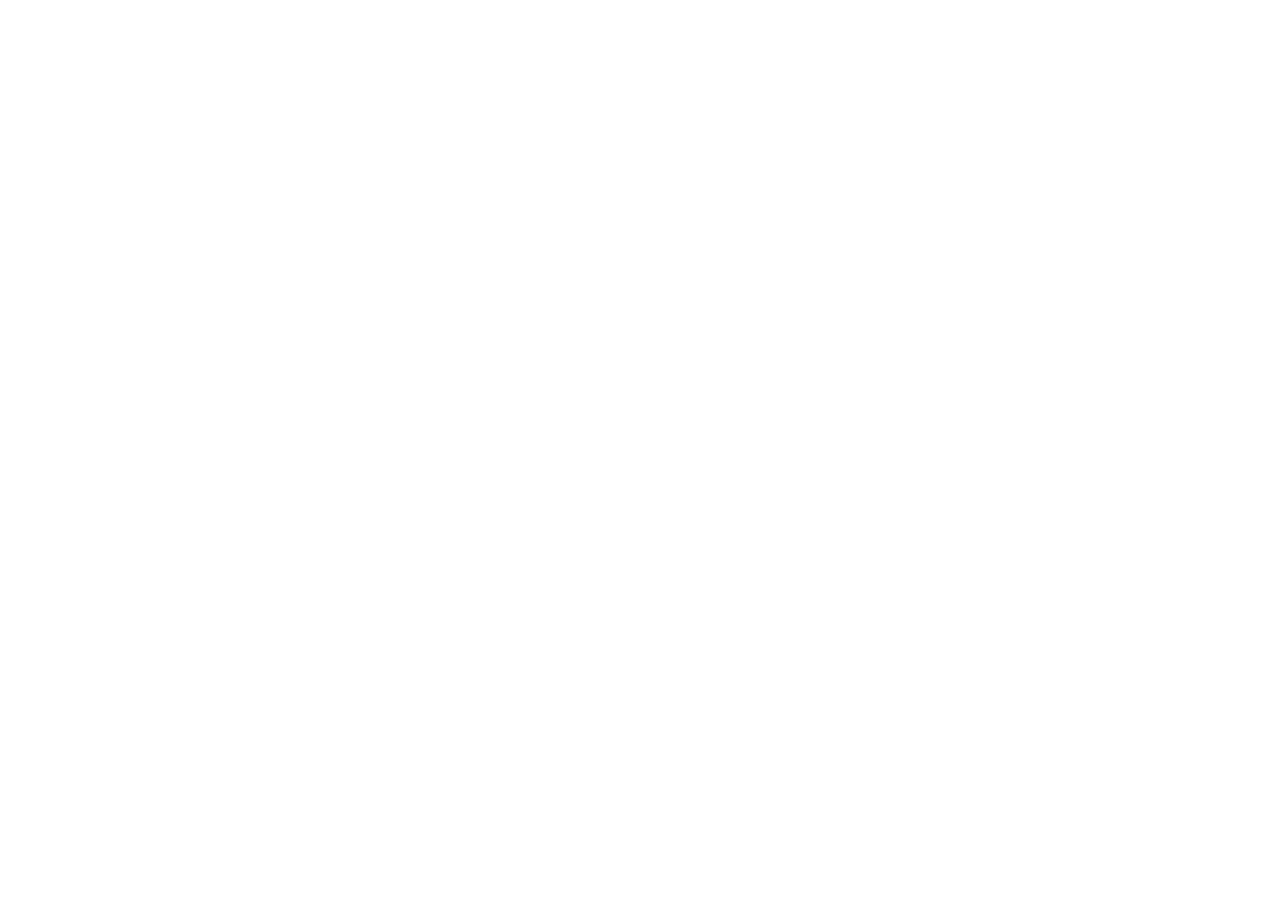
==== robo-school/index.html @ 88396756 "init" ====
<!DOCTYPE html>
<html lang="ru">
<head>
 <meta charset="UTF-8">
 <meta name="viewport" content="width=device-width, initial-scale=1.0">
 <link rel="icon" href="./img/favicon.ico" sizes="any">
 <!-- <link rel="icon" href="./img/svg/favicon.svg" type="image/svg+xml">
 <link rel="apple-touch-icon" href="./img/favicon.png"> -->
 <meta http-equiv="X-UA-Compatible" content="IE=edge">
 <meta name="theme-color" content="#ffffff">
 <title>Robo-School</title>
 <link rel="stylesheet" href="./css/style.min.css">
</head>

<body class="page">
 <div class="wrapper">
  <header class="page__header header">
 <div class="container">
  <div class="header__container">

  </div>
 </div>
</header>

  <main class="page__main main">

  </main>

  <footer class="page__footer footer">
 <div class="container">
  <div class="footer__container">

  </div>
 </div>
</footer>
 </div>
 <script src="./js/app.min.js"></script>
</body>

</html>
---- robo-school/css/style.min.css ----
html {
  line-height: 1.15;
  -webkit-text-size-adjust: 100%;
}

body {
  margin: 0;
}

main {
  display: block;
}

h1 {
  font-size: 2em;
  margin: 0.67em 0;
}

hr {
  box-sizing: content-box;
  height: 0;
  overflow: visible;
}

pre {
  font-family: monospace, monospace;
  font-size: 1em;
}

a {
  background-color: transparent;
}

abbr[title] {
  border-bottom: none;
  text-decoration: underline;
  text-decoration: underline dotted;
}

b, strong {
  font-weight: bolder;
}

code, kbd, samp {
  font-family: monospace, monospace;
  font-size: 1em;
}

small {
  font-size: 80%;
}

sub, sup {
  font-size: 75%;
  line-height: 0;
  position: relative;
  vertical-align: baseline;
}

sub {
  bottom: -0.25em;
}

sup {
  top: -0.5em;
}

img {
  border-style: none;
}

button, input, optgroup, select, textarea {
  font-family: inherit;
  font-size: 100%;
  line-height: 1.15;
  margin: 0;
}

button, input {
  overflow: visible;
}

button, select {
  text-transform: none;
}

button, [type=button], [type=reset], [type=submit] {
  -webkit-appearance: button;
}

button::-moz-focus-inner, [type=button]::-moz-focus-inner, [type=reset]::-moz-focus-inner, [type=submit]::-moz-focus-inner {
  border-style: none;
  padding: 0;
}

button:-moz-focusring, [type=button]:-moz-focusring, [type=reset]:-moz-focusring, [type=submit]:-moz-focusring {
  outline: 1px dotted ButtonText;
}

fieldset {
  padding: 0.35em 0.75em 0.625em;
}

legend {
  box-sizing: border-box;
  color: inherit;
  display: table;
  max-width: 100%;
  padding: 0;
  white-space: normal;
}

progress {
  vertical-align: baseline;
}

textarea {
  overflow: auto;
}

[type=checkbox], [type=radio] {
  box-sizing: border-box;
  padding: 0;
}

[type=number]::-webkit-inner-spin-button, [type=number]::-webkit-outer-spin-button {
  height: auto;
}

[type=search] {
  -webkit-appearance: textfield;
  outline-offset: -2px;
}

[type=search]::-webkit-search-decoration {
  -webkit-appearance: none;
}

::-webkit-file-upload-button {
  -webkit-appearance: button;
  font: inherit;
}

details {
  display: block;
}

summary {
  display: list-item;
}

template {
  display: none;
}

[hidden] {
  display: none;
}

html,
body {
  box-sizing: border-box;
}

*,
*::before,
*::after {
  box-sizing: inherit;
}

button {
  cursor: pointer;
  background-color: transparent;
}

h1,
h2,
h3,
h4,
h5,
h6,
p,
figure,
blockquote {
  margin: 0;
}

ul,
ol {
  padding: 0;
  margin: 0;
}

li {
  list-style-type: none;
}

a {
  color: inherit;
  text-decoration: none;
  background-color: transparent;
}

input,
button,
textarea,
select {
  font-family: inherit;
  color: inherit;
  border: none;
  outline: none;
  box-sizing: border-box;
  padding: 0;
}

address {
  font-style: normal;
}

img {
  object-fit: contain;
}

:root {
  --t-fff: #fff;
  --t-000: #000;
  --b-fff: #fff;
  --b-000: #000;
  --sz-16: 16px;
}

::-webkit-scrollbar-button {
  width: 6px;
  height: 0;
}

::-webkit-scrollbar-track {
  background-color: var(--b-fff);
  box-shadow: 0 0 3px var(--b-fff) inset;
}

::-webkit-scrollbar-thumb {
  border-radius: 2px;
  background-color: var(--b-000);
  background-position: center;
  background-repeat: no-repeat;
}

::-webkit-resizer {
  width: 7px;
  height: 0;
}

::-webkit-scrollbar {
  width: 7px;
}

body.page {
  font-family: var(--);
  font-weight: 400;
  font-size: var(--);
  line-height: 1.2;
  color: var(--);
  background-color: var(--);
}
body.page.j-lock {
  overflow: hidden;
}

.wrapper {
  position: relative;
  display: grid;
  min-height: 100dvh;
  grid-template-columns: minmax(300px, 1fr);
  grid-template-rows: auto 1fr auto;
  overflow: hidden;
}

.container {
  width: 100%;
  max-width: 1200px;
  margin: 0 auto;
  padding: 0 10px;
}

.v-hide {
  position: absolute;
  top: 0;
  left: 0;
  display: block;
  width: 1px;
  height: 1px;
  clip-path: polygon(0 0, 0 0, 0 0, 0 0);
  opacity: 0;
  pointer-events: none;
}

.i-wrap {
  position: relative;
  display: flex;
  width: 100%;
}

.i-full {
  position: absolute;
  top: 0;
  left: 0;
  width: 100%;
  height: 100%;
  object-fit: contain;
  object-position: center;
}

.i-sin {
  display: block;
  object-fit: contain;
  object-position: center;
}

.sect-gap {
  margin-bottom: 100px;
}
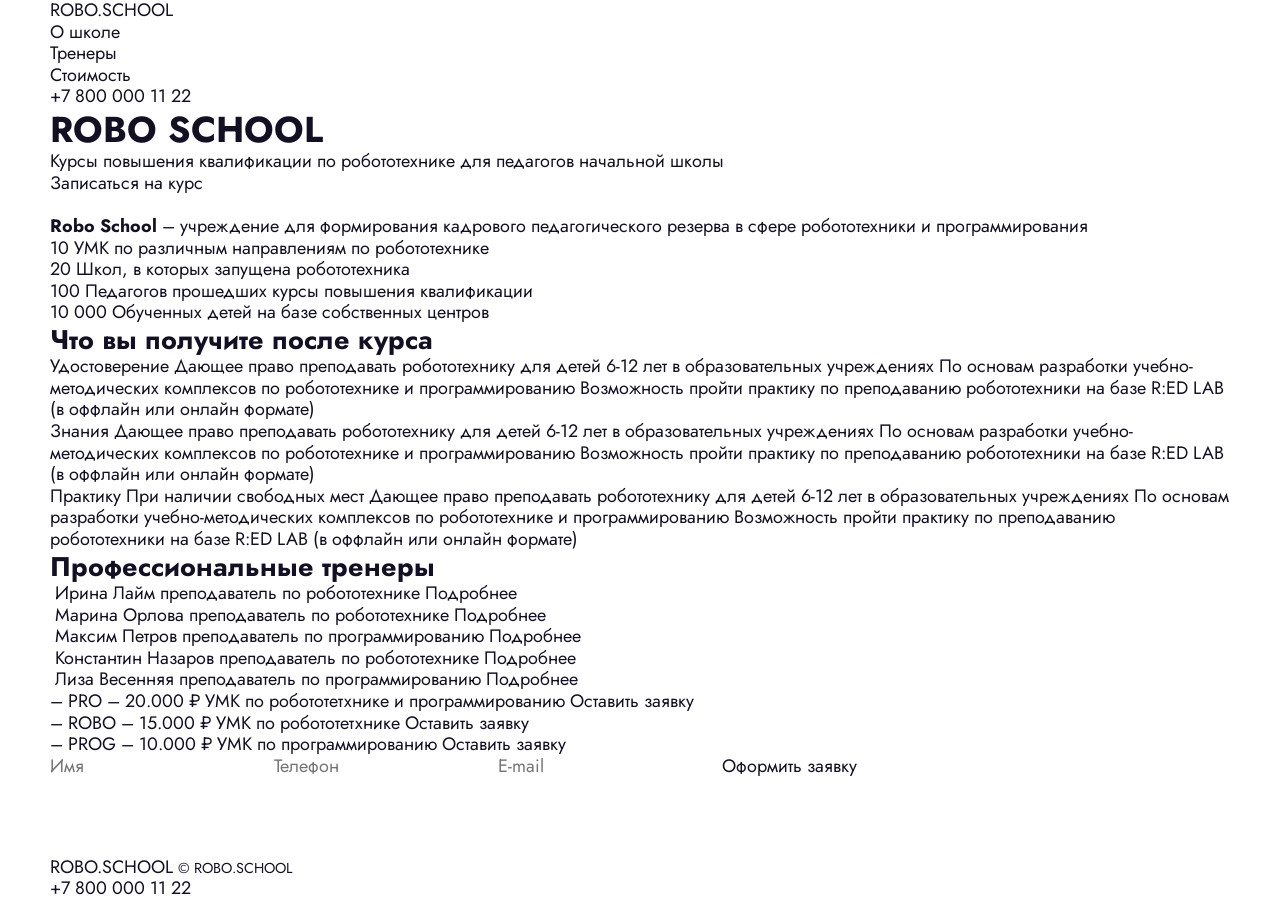
==== commit 6ec3fcc2: "add html" ====
--- a/robo-school/index.html
+++ b/robo-school/index.html
@@ -9,6 +9,9 @@
  <meta http-equiv="X-UA-Compatible" content="IE=edge">
  <meta name="theme-color" content="#ffffff">
  <title>Robo-School</title>
+ <link rel="preconnect" href="https://fonts.googleapis.com">
+ <link rel="preconnect" href="https://fonts.gstatic.com" crossorigin>
+ <link href="https://fonts.googleapis.com/css2?family=Jost:ital,wght@0,100..900;1,100..900&display=swap" rel="stylesheet">
  <link rel="stylesheet" href="./css/style.min.css">
 </head>
 
@@ -17,19 +20,201 @@
   <header class="page__header header">
  <div class="container">
   <div class="header__container">
-
+   <a href="/" class="header__logo">ROBO.SCHOOL</a>
+   <nav class="header__nav">
+    <ul class="header__nav-list">
+     <li class="header__nav-item">
+      <a href="#" class="header__nav-link">О школе</a>
+     </li>
+     <li class="header__nav-item">
+      <a href="#" class="header__nav-link">Тренеры</a>
+     </li>
+     <li class="header__nav-item">
+      <a href="#" class="header__nav-link">Стоимость</a>
+     </li>
+    </ul>
+   </nav>
+   <a href="tel:+78000001122" class="header__phone">+7 800 000 11 22</a>
   </div>
  </div>
 </header>
 
   <main class="page__main main">
 
+   <section class="main__greet greet">
+    <div class="container">
+     <div class="greet__container">
+      <div class="greet__info">
+       <h1 class="greet__info-title">ROBO SCHOOL</h1>
+       <p class="greet__info-subtitle">Курсы повышения квалификации по робототехнике для педагогов начальной школы</p>
+       <a href="#" class="greet__info-btn btn">Записаться на курс</a>
+      </div>
+      <img class="greet__visual" src=" " alt="">
+     </div>
+    </div>
+   </section>
+
+   <div class="main__about about">
+    <div class="container">
+     <div class="about__container">
+      <p class="about__text"><strong>Robo School</strong> – учреждение для формирования кадрового педагогического резерва в сфере робототехники и программирования</p>
+      <ul class="about__list">
+       <li class="about__item">
+        <span class="about__item-num">10</span>
+        <span class="about__item-desc">УМК по различным направлениям по робототехнике</span>
+       </li>
+       <li class="about__item">
+        <span class="about__item-num">20</span>
+        <span class="about__item-desc">Школ, в которых запущена робототехника</span>
+       </li>
+       <li class="about__item">
+        <span class="about__item-num">100</span>
+        <span class="about__item-desc">Педагогов прошедших курсы повышения квалификации</span>
+       </li>
+       <li class="about__item">
+        <span class="about__item-num">10 000</span>
+        <span class="about__item-desc">Обученных детей на базе собственных центров</span>
+       </li>
+      </ul>
+     </div>
+    </div>
+   </div>
+
+   <section class="main__after after">
+    <div class="container">
+     <div class="after__container">
+      <h2 class="after__title title">Что вы получите после курса</h2>
+      <ul class="after__list">
+       <li class="after__item">
+        <span class="after__item-title">Удостоверение</span>
+        <span class="after__item-desc">Дающее право преподавать робототехнику для детей 6-12 лет в образовательных учреждениях По основам разработки учебно-методических комплексов по робототехнике и программированию Возможность пройти практику по преподаванию робототехники на базе R:ED LAB (в оффлайн или онлайн формате)</span>
+       </li>
+       <li class="after__item">
+        <span class="after__item-title">Знания</span>
+        <span class="after__item-desc">Дающее право преподавать робототехнику для детей 6-12 лет в образовательных учреждениях По основам разработки учебно-методических комплексов по робототехнике и программированию Возможность пройти практику по преподаванию робототехники на базе R:ED LAB (в оффлайн или онлайн формате)</span>
+       </li>
+       <li class="after__item">
+        <span class="after__item-title">
+         <span>Практику</span>
+         <i class="after__item-tooltip"></i>
+         <span class="after__item-tooltip-text">При наличии свободных мест</span>
+        </span>
+        <span class="after__item-desc">Дающее право преподавать робототехнику для детей 6-12 лет в образовательных учреждениях По основам разработки учебно-методических комплексов по робототехнике и программированию Возможность пройти практику по преподаванию робототехники на базе R:ED LAB (в оффлайн или онлайн формате)</span>
+       </li>
+      </ul>
+     </div>
+    </div>
+   </section>
+
+   <section class="main__team team">
+    <div class="container">
+     <div class="team__container">
+      <h2 class="team__title title">Профессиональные тренеры</h2>
+      <div class="splide team__slider team-slider">
+       <div class="splide__track team-slider__track">
+        <ul class="splide__list team-slider__list">
+         <li class="splide__slide team-slider__slide">
+          <div class="team-slider__slide-inner">
+           <img class="team-slider__slide-img" src=" " alt="" loading="lazy">
+           <span class="team-slider__slide-name">Ирина Лайм</span>
+           <span class="team-slider__slide-post">преподаватель по робототехнике</span>
+           <a href="#" class="team-slider__slide-link">Подробнее</a>
+          </div>
+         </li>
+         <li class="splide__slide team-slider__slide">
+          <div class="team-slider__slide-inner">
+           <img class="team-slider__slide-img" src=" " alt="" loading="lazy">
+           <span class="team-slider__slide-name">Марина Орлова</span>
+           <span class="team-slider__slide-post">преподаватель по робототехнике</span>
+           <a href="#" class="team-slider__slide-link">Подробнее</a>
+          </div>
+         </li>
+         <li class="splide__slide team-slider__slide">
+          <div class="team-slider__slide-inner">
+           <img class="team-slider__slide-img" src=" " alt="" loading="lazy">
+           <span class="team-slider__slide-name">Максим Петров</span>
+           <span class="team-slider__slide-post">преподаватель по программированию</span>
+           <a href="#" class="team-slider__slide-link">Подробнее</a>
+          </div>
+         </li>
+         <li class="splide__slide team-slider__slide">
+          <div class="team-slider__slide-inner">
+           <img class="team-slider__slide-img" src=" " alt="" loading="lazy">
+           <span class="team-slider__slide-name">Константин Назаров</span>
+           <span class="team-slider__slide-post">преподаватель по робототехнике</span>
+           <a href="#" class="team-slider__slide-link">Подробнее</a>
+          </div>
+         </li>
+         <li class="splide__slide team-slider__slide">
+          <div class="team-slider__slide-inner">
+           <img class="team-slider__slide-img" src=" " alt="" loading="lazy">
+           <span class="team-slider__slide-name">Лиза Весенняя</span>
+           <span class="team-slider__slide-post">преподаватель по программированию</span>
+           <a href="#" class="team-slider__slide-link">Подробнее</a>
+          </div>
+         </li>
+        </ul>
+       </div>
+      </div>
+     </div>
+    </div>
+   </section>
+
+   <section class="main__services services">
+    <div class="container">
+     <div class="services__container">
+      <h2 class="services__title title"></h2>
+      <ul class="services__list">
+       <li class="services__item">
+        <span class="services__item-plank">– PRO –</span>
+        <span class="services__item-summ">20.000 ₽</span>
+        <span class="services__item-desc">УМК по робототетхнике и программированию</span>
+        <a href="#" class="services__item-link btn">Оставить заявку</a>
+       </li>
+       <li class="services__item">
+        <span class="services__item-plank">– ROBO –</span>
+        <span class="services__item-summ">15.000 ₽</span>
+        <span class="services__item-desc">УМК по робототетхнике </span>
+        <a href="#" class="services__item-link btn">Оставить заявку</a>
+       </li>
+       <li class="services__item">
+        <span class="services__item-plank">– PROG –</span>
+        <span class="services__item-summ">10.000 ₽</span>
+        <span class="services__item-desc">УМК по программированию</span>
+        <a href="#" class="services__item-link btn">Оставить заявку</a>
+       </li>
+      </ul>
+     </div>
+    </div>
+   </section>
+
+   <section class="main__contact contact">
+    <div class="container">
+     <div class="contact__container">
+      <div class="contact__info">
+       <h2 class="contact__info-title"></h2>
+       <p class="contact__info-desc"></p>
+      </div>
+      <form action="#" method="post" class="contact__form">
+       <input class="contact__form-inp" type="text" name="name" placeholder="Имя">
+       <input class="contact__form-inp" type="tel" name="tel" placeholder="Телефон">
+       <input class="contact__form-inp" type="email" name="email" placeholder="E-mail">
+       <button class="contact__form-submit btn" type="submit">Оформить заявку</button>
+      </form>
+     </div>
+    </div>
+   </section>
+
   </main>
 
   <footer class="page__footer footer">
  <div class="container">
   <div class="footer__container">
-
+   <div class="footer__info">
+    <a href="/" class="footer__logo">ROBO.SCHOOL</a>
+    <small class="footer__copyright">© ROBO.SCHOOL</small>
+   </div>
+   <a href="tel:+78000001122" class="footer__phone">+7 800 000 11 22</a>
   </div>
  </div>
 </footer>
--- a/robo-school/css/style.min.css
+++ b/robo-school/css/style.min.css
@@ -222,11 +222,27 @@
 }
 
 :root {
+  --font-jost: "Jost", sans-serif;
   --t-fff: #fff;
   --t-000: #000;
+  --t-141024: #141024;
+  --t-d52027: #d52027;
+  --t-141024b3: rgba(20, 16, 36, 0.7);
   --b-fff: #fff;
   --b-000: #000;
+  --b-141024: #141024;
+  --b-d52027: #d52027;
+  --sz-12: 12px;
+  --sz-14: 14px;
   --sz-16: 16px;
+  --sz-18: 18px;
+  --sz-20: 20px;
+  --sz-24: 24px;
+  --sz-30: 30px;
+  --sz-36: 36px;
+  --sz-50: 50px;
+  --sz-60: 60px;
+  --sz-70: 70px;
 }
 
 ::-webkit-scrollbar-button {
@@ -256,12 +272,12 @@
 }
 
 body.page {
-  font-family: var(--);
+  font-family: var(--font-jost);
   font-weight: 400;
-  font-size: var(--);
+  font-size: var(--sz-18);
   line-height: 1.2;
-  color: var(--);
-  background-color: var(--);
+  color: var(--t-141024);
+  background-color: var(--b-fff);
 }
 body.page.j-lock {
   overflow: hidden;
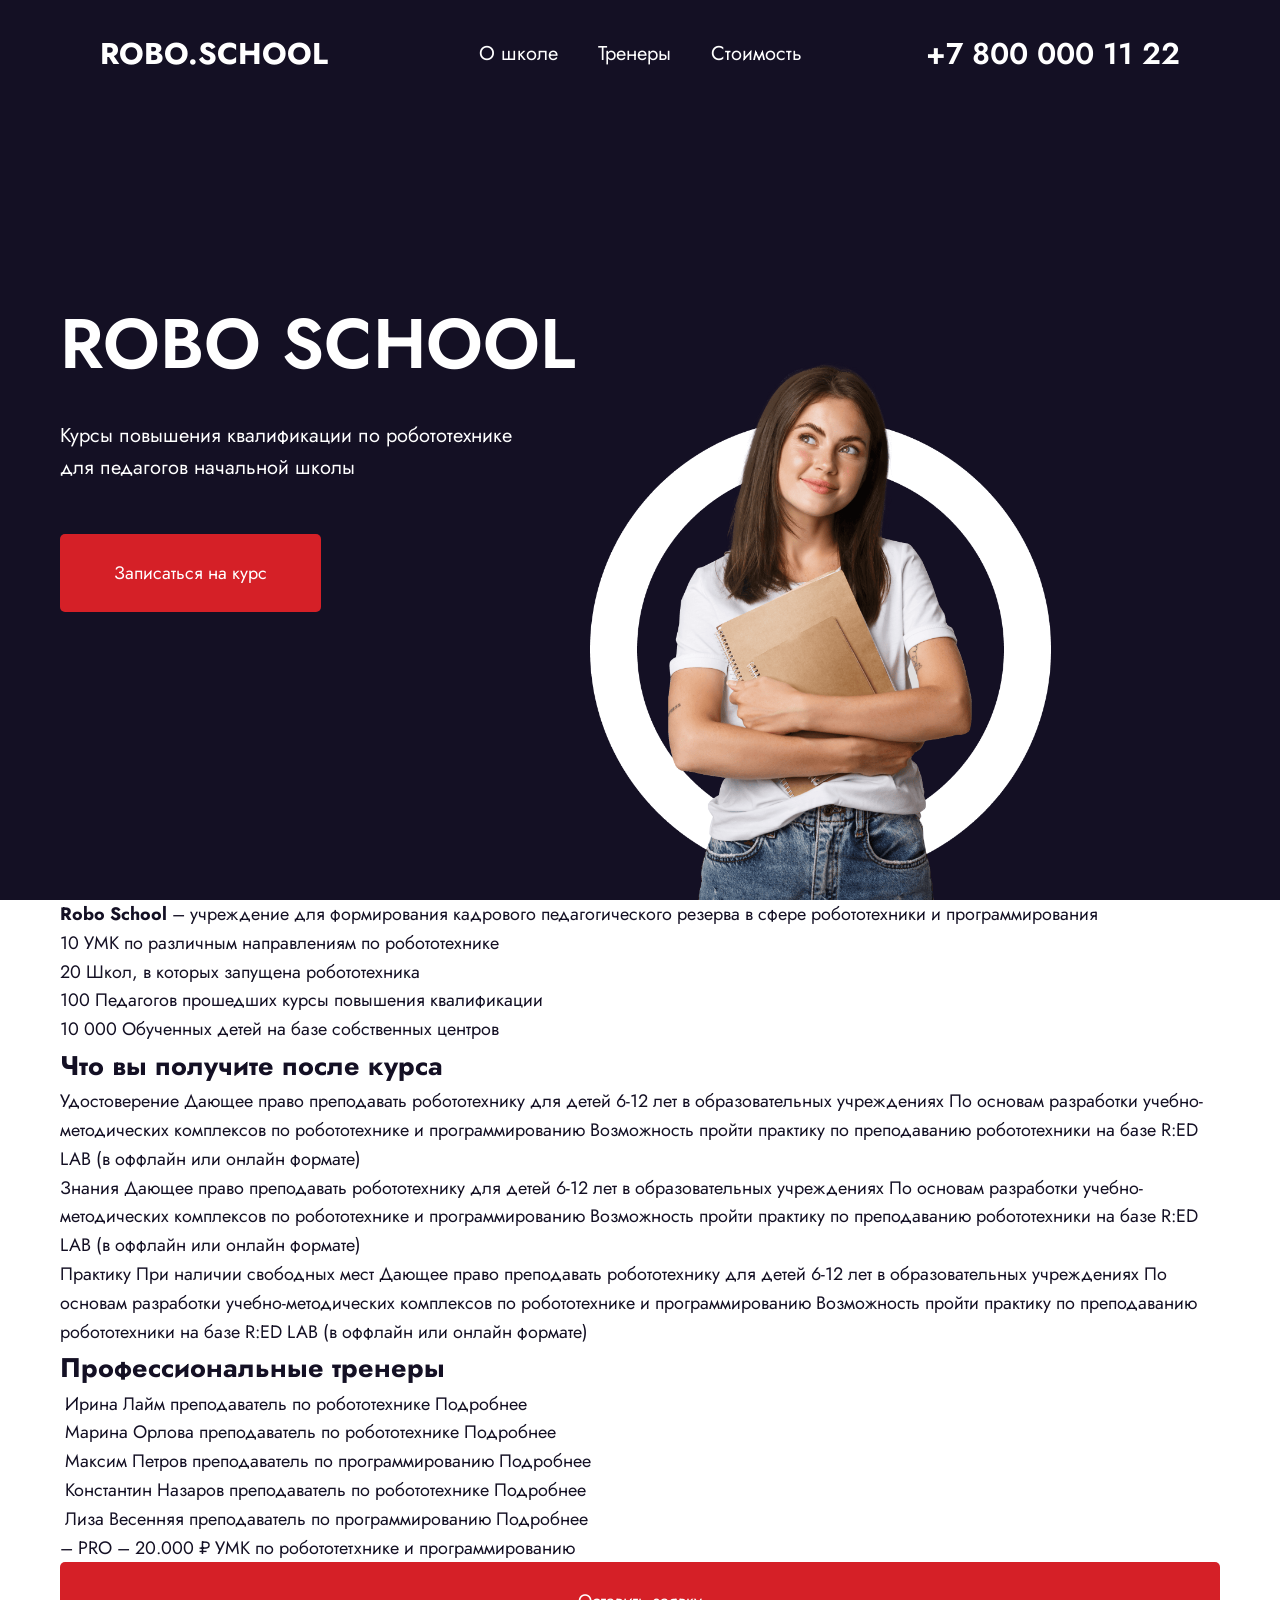
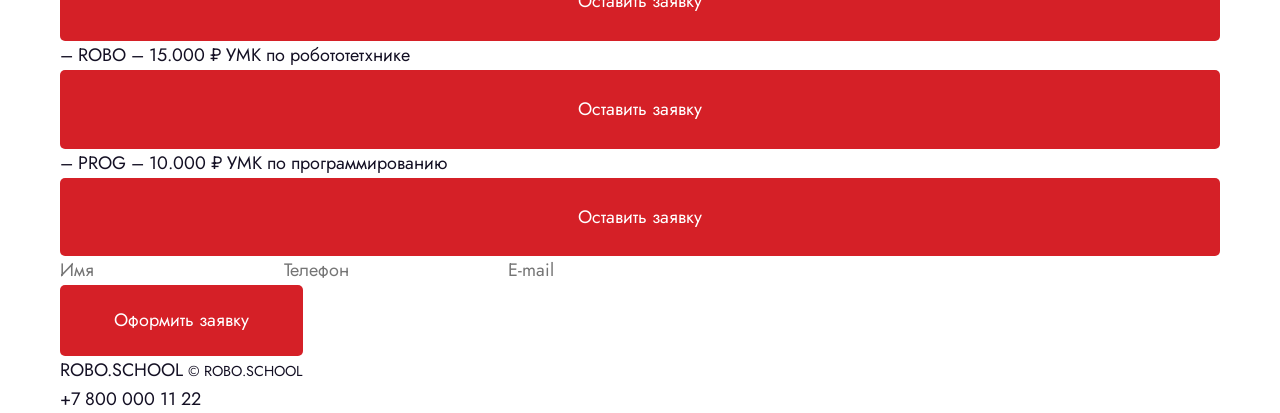
==== commit 9699ee09: "add header and greet" ====
--- a/robo-school/index.html
+++ b/robo-school/index.html
@@ -18,24 +18,22 @@
 <body class="page">
  <div class="wrapper">
   <header class="page__header header">
- <div class="container">
-  <div class="header__container">
-   <a href="/" class="header__logo">ROBO.SCHOOL</a>
-   <nav class="header__nav">
-    <ul class="header__nav-list">
-     <li class="header__nav-item">
-      <a href="#" class="header__nav-link">О школе</a>
-     </li>
-     <li class="header__nav-item">
-      <a href="#" class="header__nav-link">Тренеры</a>
-     </li>
-     <li class="header__nav-item">
-      <a href="#" class="header__nav-link">Стоимость</a>
-     </li>
-    </ul>
-   </nav>
-   <a href="tel:+78000001122" class="header__phone">+7 800 000 11 22</a>
-  </div>
+ <div class="header__container">
+  <a href="/" class="header__logo">ROBO.SCHOOL</a>
+  <nav class="header__nav">
+   <ul class="header__nav-list">
+    <li class="header__nav-item">
+     <a href="#" class="header__nav-link">О школе</a>
+    </li>
+    <li class="header__nav-item">
+     <a href="#" class="header__nav-link">Тренеры</a>
+    </li>
+    <li class="header__nav-item">
+     <a href="#" class="header__nav-link">Стоимость</a>
+    </li>
+   </ul>
+  </nav>
+  <a href="tel:+78000001122" class="header__phone">+7 800 000 11 22</a>
  </div>
 </header>
 
@@ -49,7 +47,10 @@
        <p class="greet__info-subtitle">Курсы повышения квалификации по робототехнике для педагогов начальной школы</p>
        <a href="#" class="greet__info-btn btn">Записаться на курс</a>
       </div>
-      <img class="greet__visual" src=" " alt="">
+      <picture>
+       <source srcset="./img/greet-retina-min.png" media="(-webkit-min-device-pixel-ratio: 2)">
+       <img class="greet__visual" src="./img/greet-min.png" alt="Девушка думает о Robo-School" loading="lazy">
+      </picture>
      </div>
     </div>
    </section>
--- a/robo-school/css/style.min.css
+++ b/robo-school/css/style.min.css
@@ -275,7 +275,7 @@
   font-family: var(--font-jost);
   font-weight: 400;
   font-size: var(--sz-18);
-  line-height: 1.2;
+  line-height: 1.6;
   color: var(--t-141024);
   background-color: var(--b-fff);
 }
@@ -294,7 +294,7 @@
 
 .container {
   width: 100%;
-  max-width: 1200px;
+  max-width: 1180px;
   margin: 0 auto;
   padding: 0 10px;
 }
@@ -335,4 +335,100 @@
 
 .sect-gap {
   margin-bottom: 100px;
+}
+
+.btn {
+  display: flex;
+  justify-content: center;
+  align-items: center;
+  text-align: center;
+  color: var(--t-fff);
+  font-size: var(--sz-18);
+  font-weight: 400;
+  background-color: var(--b-d52027);
+  border-radius: 5px;
+  padding: 25px 54px;
+}
+
+.header {
+  position: absolute;
+  left: 0;
+  top: 0;
+  width: 100%;
+  color: var(--t-fff);
+  background-color: var(--b-141024);
+}
+.header__container {
+  display: grid;
+  grid-template-columns: 300px 1fr 300px;
+  padding: 30px 100px;
+  white-space: nowrap;
+}
+.header__logo {
+  font-size: var(--sz-30);
+  font-weight: 700;
+}
+.header__nav {
+  display: flex;
+  justify-content: center;
+  align-items: center;
+}
+.header__nav-list {
+  display: flex;
+  align-items: center;
+  gap: 40px;
+}
+.header__nav-link {
+  font-size: var(--sz-20);
+}
+.header__phone {
+  font-size: var(--sz-30);
+  font-weight: 600;
+  text-align: right;
+}
+
+.greet {
+  color: var(--t-fff);
+  background-color: var(--b-141024);
+}
+.greet__container {
+  position: relative;
+  height: 100dvh;
+  display: flex;
+  align-items: center;
+  padding: 50px 0;
+}
+@media screen and (min-width: 2200px) {
+  .greet__container {
+    height: 1080px;
+  }
+}
+.greet__info {
+  display: flex;
+  flex-direction: column;
+}
+.greet__info-title {
+  text-transform: uppercase;
+  font-size: var(--sz-70);
+  font-weight: 600;
+  margin-bottom: 20px;
+}
+.greet__info-subtitle {
+  max-width: 478px;
+  font-size: var(--sz-20);
+  margin-bottom: 50px;
+}
+.greet__info-btn {
+  align-self: flex-start;
+}
+.greet__visual {
+  position: absolute;
+  left: calc(50% - 50px);
+  bottom: 0;
+  width: 36vw;
+}
+@media screen and (min-width: 2200px) {
+  .greet__visual {
+    width: 783px;
+  }
 }
